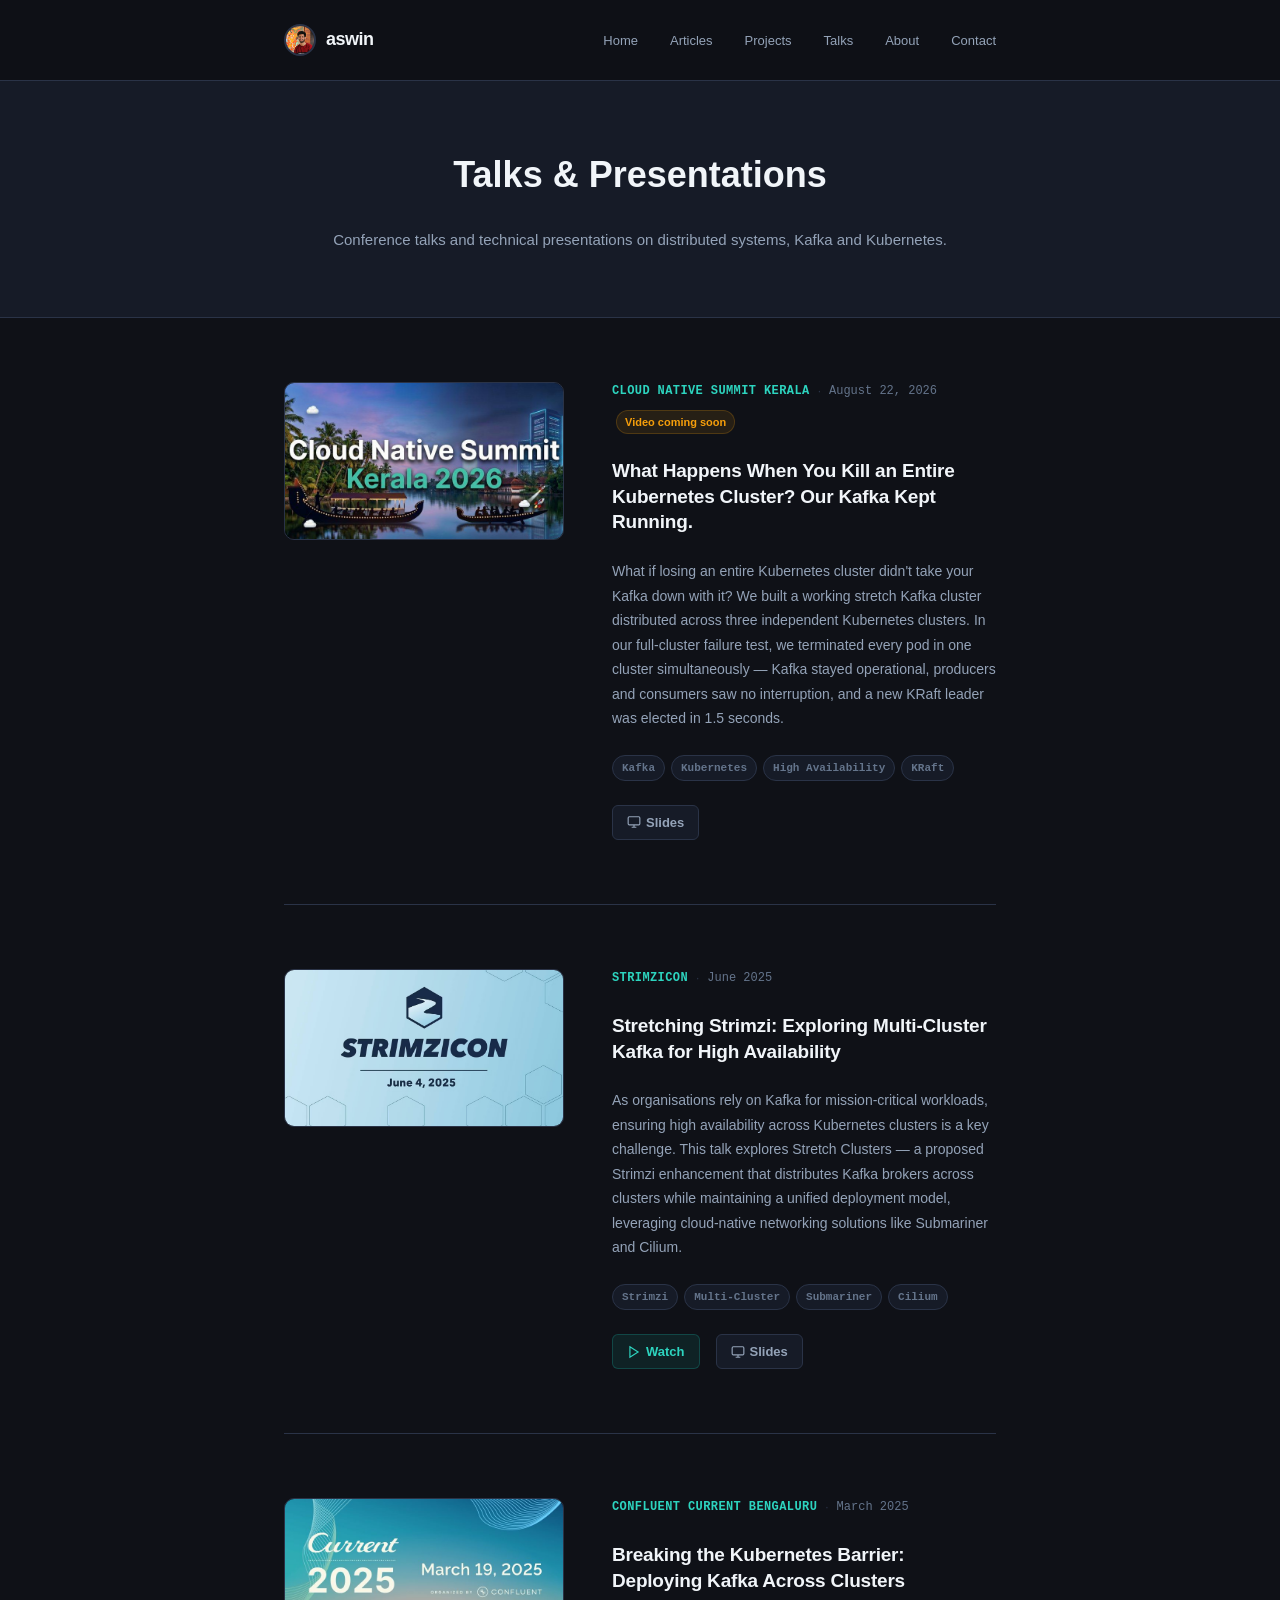
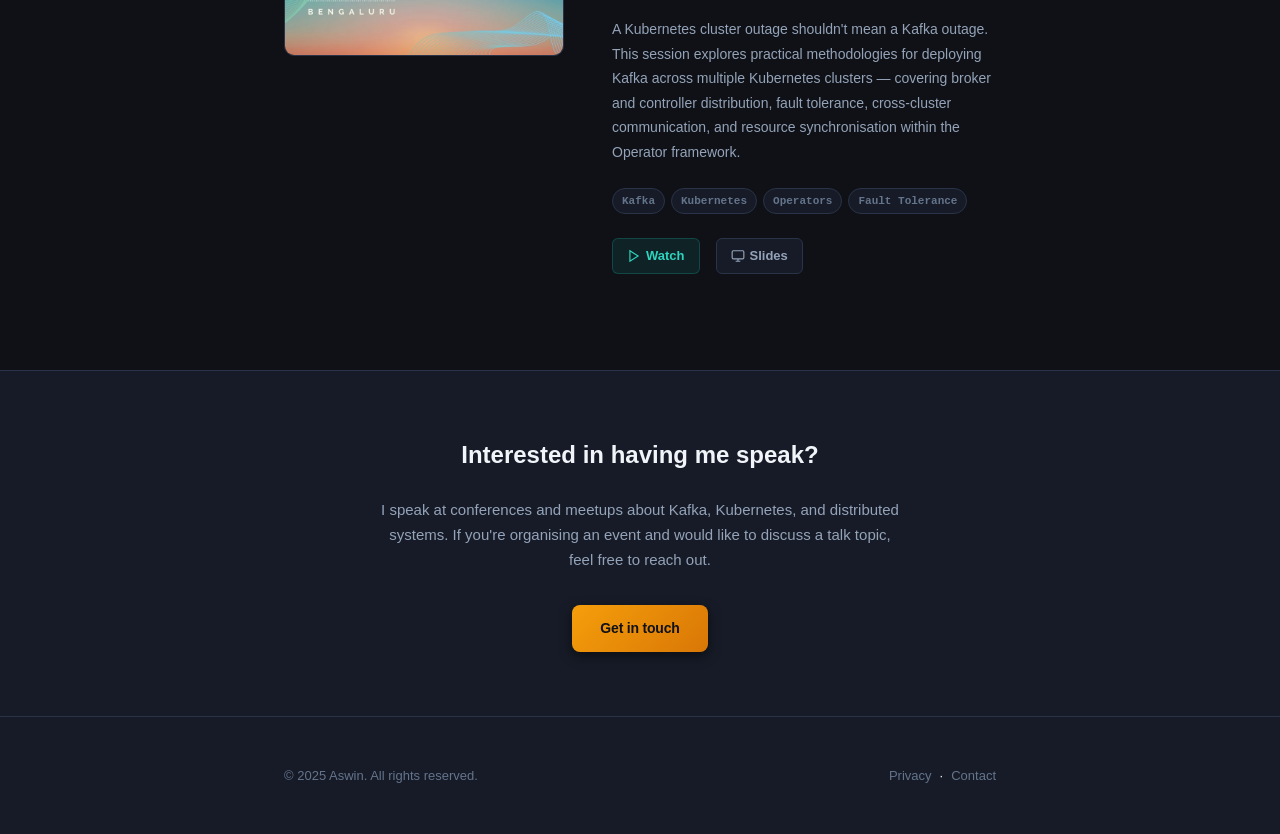
==== talks.html @ 63022220 "Initial commit — personal website with articles, talks, and projects" ====
<!DOCTYPE html>
<html lang="en">
<head>
    <meta charset="UTF-8">
    <meta name="viewport" content="width=device-width, initial-scale=1.0">
    <meta name="description" content="Talks and presentations on Kafka, Kubernetes and Distributed Systems by Aswin">
    <title>Talks & Presentations - Aswin</title>
    <link rel="stylesheet" href="styles.css">
</head>
<body>
    <!-- Navigation -->
    <nav class="navbar">
        <div class="nav-container">
            <a href="index.html" class="logo">
                <img src="image/me.jpeg" alt="Aswin" class="logo-avatar">
                <span>aswin</span>
            </a>
            <button class="nav-toggle" aria-label="Open navigation menu" aria-expanded="false" aria-controls="nav-menu">
                <svg width="22" height="22" viewBox="0 0 22 22" fill="none" xmlns="http://www.w3.org/2000/svg" aria-hidden="true">
                    <rect y="3" width="22" height="2" rx="1" fill="currentColor"/>
                    <rect y="10" width="22" height="2" rx="1" fill="currentColor"/>
                    <rect y="17" width="22" height="2" rx="1" fill="currentColor"/>
                </svg>
            </button>
            <ul class="nav-menu" id="nav-menu">
                <li><a href="index.html">Home</a></li>
                <li><a href="articles.html">Articles</a></li>
                <li><a href="projects.html">Projects</a></li>
                <li><a href="talks.html">Talks</a></li>
                <li><a href="about.html">About</a></li>
                <li><a href="contact.html">Contact</a></li>
            </ul>
        </div>
    </nav>

    <!-- Page Header -->
    <section class="page-header">
        <div class="container">
            <h1>Talks & Presentations</h1>
            <p>Conference talks and technical presentations on distributed systems, Kafka and Kubernetes.</p>
        </div>
    </section>

    <!-- Talks List -->
    <section class="talks-section">
        <div class="container">
            <div class="talks-list">

                <!-- Talk 1: Cloud Native Summit Kerala 2026 -->
                <article class="talk-card">
                    <a href="https://drive.google.com/file/d/1C5sRHrIjzcZ2srdLImLo8cViCPLJ_3mu" target="_blank" rel="noopener" class="talk-thumbnail-link">
                        <div class="talk-thumbnail">
                            <img src="talk/images/cloud-native-summit-kerala-2026.jpeg" alt="Cloud Native Summit Kerala 2026">
                            <div class="talk-thumbnail-overlay">
                                <span class="talk-thumbnail-badge">Slides →</span>
                            </div>
                        </div>
                    </a>
                    <div class="talk-body">
                        <div class="talk-meta-row">
                            <span class="talk-event">Cloud Native Summit Kerala</span>
                            <span class="talk-dot">·</span>
                            <span class="talk-date">August 22, 2026</span>
                            <span class="talk-status talk-status-upcoming">Video coming soon</span>
                        </div>
                        <h3>What Happens When You Kill an Entire Kubernetes Cluster? Our Kafka Kept Running.</h3>
                        <p>What if losing an entire Kubernetes cluster didn't take your Kafka down with it? We built a working stretch Kafka cluster distributed across three independent Kubernetes clusters. In our full-cluster failure test, we terminated every pod in one cluster simultaneously — Kafka stayed operational, producers and consumers saw no interruption, and a new KRaft leader was elected in 1.5 seconds.</p>
                        <div class="talk-tags">
                            <span class="talk-tag">Kafka</span>
                            <span class="talk-tag">Kubernetes</span>
                            <span class="talk-tag">High Availability</span>
                            <span class="talk-tag">KRaft</span>
                        </div>
                        <div class="talk-links">
                            <a href="https://drive.google.com/file/d/1C5sRHrIjzcZ2srdLImLo8cViCPLJ_3mu" target="_blank" rel="noopener" class="talk-link talk-link-slides">
                                <svg width="14" height="14" viewBox="0 0 24 24" fill="none" stroke="currentColor" stroke-width="2" aria-hidden="true"><rect x="2" y="3" width="20" height="14" rx="2"/><path d="M8 21h8M12 17v4"/></svg>
                                Slides
                            </a>
                        </div>
                    </div>
                </article>

                <!-- Talk 2: StrimziCon 2025 -->
                <article class="talk-card">
                    <a href="https://www.youtube.com/watch?v=_FgZx0Vc6eM" target="_blank" rel="noopener" class="talk-thumbnail-link">
                        <div class="talk-thumbnail">
                            <img src="talk/images/strimzicon-2025.avif" alt="StrimziCon 2025">
                            <div class="talk-thumbnail-overlay">
                                <svg class="play-icon" viewBox="0 0 24 24" fill="currentColor" aria-hidden="true"><circle cx="12" cy="12" r="12" fill="rgba(0,0,0,0.55)"/><polygon points="10,8 17,12 10,16" fill="white"/></svg>
                            </div>
                        </div>
                    </a>
                    <div class="talk-body">
                        <div class="talk-meta-row">
                            <span class="talk-event">StrimziCon</span>
                            <span class="talk-dot">·</span>
                            <span class="talk-date">June 2025</span>
                        </div>
                        <h3>Stretching Strimzi: Exploring Multi-Cluster Kafka for High Availability</h3>
                        <p>As organisations rely on Kafka for mission-critical workloads, ensuring high availability across Kubernetes clusters is a key challenge. This talk explores Stretch Clusters — a proposed Strimzi enhancement that distributes Kafka brokers across clusters while maintaining a unified deployment model, leveraging cloud-native networking solutions like Submariner and Cilium.</p>
                        <div class="talk-tags">
                            <span class="talk-tag">Strimzi</span>
                            <span class="talk-tag">Multi-Cluster</span>
                            <span class="talk-tag">Submariner</span>
                            <span class="talk-tag">Cilium</span>
                        </div>
                        <div class="talk-links">
                            <a href="https://www.youtube.com/watch?v=_FgZx0Vc6eM" target="_blank" rel="noopener" class="talk-link talk-link-video">
                                <svg width="14" height="14" viewBox="0 0 24 24" fill="none" stroke="currentColor" stroke-width="2" aria-hidden="true"><polygon points="5 3 19 12 5 21 5 3"/></svg>
                                Watch
                            </a>
                            <a href="https://drive.google.com/file/d/1gkB2E-SBNCSZicwvlF93QJU6yAA6JTSn/view" target="_blank" rel="noopener" class="talk-link talk-link-slides">
                                <svg width="14" height="14" viewBox="0 0 24 24" fill="none" stroke="currentColor" stroke-width="2" aria-hidden="true"><rect x="2" y="3" width="20" height="14" rx="2"/><path d="M8 21h8M12 17v4"/></svg>
                                Slides
                            </a>
                        </div>
                    </div>
                </article>

                <!-- Talk 3: Current Bengaluru 2025 -->
                <article class="talk-card">
                    <a href="https://current.confluent.io/post-conference-videos-2025/breaking-the-kubernetes-barrier-deploying-kafka-across-clusters-bng25" target="_blank" rel="noopener" class="talk-thumbnail-link">
                        <div class="talk-thumbnail">
                            <img src="talk/images/current-bengaluru-2025.jpeg" alt="Current Bengaluru 2025">
                            <div class="talk-thumbnail-overlay">
                                <svg class="play-icon" viewBox="0 0 24 24" fill="currentColor" aria-hidden="true"><circle cx="12" cy="12" r="12" fill="rgba(0,0,0,0.55)"/><polygon points="10,8 17,12 10,16" fill="white"/></svg>
                            </div>
                        </div>
                    </a>
                    <div class="talk-body">
                        <div class="talk-meta-row">
                            <span class="talk-event">Confluent Current Bengaluru</span>
                            <span class="talk-dot">·</span>
                            <span class="talk-date">March 2025</span>
                        </div>
                        <h3>Breaking the Kubernetes Barrier: Deploying Kafka Across Clusters</h3>
                        <p>A Kubernetes cluster outage shouldn't mean a Kafka outage. This session explores practical methodologies for deploying Kafka across multiple Kubernetes clusters — covering broker and controller distribution, fault tolerance, cross-cluster communication, and resource synchronisation within the Operator framework.</p>
                        <div class="talk-tags">
                            <span class="talk-tag">Kafka</span>
                            <span class="talk-tag">Kubernetes</span>
                            <span class="talk-tag">Operators</span>
                            <span class="talk-tag">Fault Tolerance</span>
                        </div>
                        <div class="talk-links">
                            <a href="https://current.confluent.io/post-conference-videos-2025/breaking-the-kubernetes-barrier-deploying-kafka-across-clusters-bng25" target="_blank" rel="noopener" class="talk-link talk-link-video">
                                <svg width="14" height="14" viewBox="0 0 24 24" fill="none" stroke="currentColor" stroke-width="2" aria-hidden="true"><polygon points="5 3 19 12 5 21 5 3"/></svg>
                                Watch
                            </a>
                            <a href="https://docs.google.com/presentation/d/1BIXVA56hbGA9sKrXjmqPR7xGEFVnQcTL" target="_blank" rel="noopener" class="talk-link talk-link-slides">
                                <svg width="14" height="14" viewBox="0 0 24 24" fill="none" stroke="currentColor" stroke-width="2" aria-hidden="true"><rect x="2" y="3" width="20" height="14" rx="2"/><path d="M8 21h8M12 17v4"/></svg>
                                Slides
                            </a>
                        </div>
                    </div>
                </article>

            </div>
        </div>
    </section>

    <!-- Speaking Availability -->
    <section class="speaking-cta">
        <div class="container">
            <h2>Interested in having me speak?</h2>
            <p>I speak at conferences and meetups about Kafka, Kubernetes, and distributed systems. If you're organising an event and would like to discuss a talk topic, feel free to reach out.</p>
            <a href="contact.html" class="btn btn-primary">Get in touch</a>
        </div>
    </section>

    <!-- Footer -->
    <footer class="footer">
        <div class="container">
            <div class="footer-content">
                <p>&copy; 2025 Aswin. All rights reserved.</p>
                <div class="footer-links">
                    <a href="privacy.html">Privacy</a>
                    <span>·</span>
                    <a href="contact.html">Contact</a>
                </div>
            </div>
        </div>
    </footer>

    <style>
        .page-header {
            padding: var(--spacing-2xl) 0;
            background-color: var(--color-surface);
            border-bottom: 1px solid var(--color-border);
            text-align: center;
        }

        .page-header h1 {
            font-size: 36px;
            font-weight: 700;
            margin-bottom: var(--spacing-md);
            color: var(--color-text);
        }

        .page-header p {
            color: var(--color-text-secondary);
            font-size: 15px;
        }

        /* ── Talks section ── */
        .talks-section {
            padding: var(--spacing-2xl) 0 var(--spacing-3xl);
            background-color: var(--color-bg);
        }

        .talks-list {
            display: flex;
            flex-direction: column;
            gap: var(--spacing-2xl);
        }

        /* ── Talk card ── */
        .talk-card {
            display: grid;
            grid-template-columns: 280px 1fr;
            gap: var(--spacing-xl);
            padding-bottom: var(--spacing-2xl);
            border-bottom: 1px solid var(--color-border);
            align-items: start;
        }

        .talk-card:last-child {
            border-bottom: none;
            padding-bottom: 0;
        }

        /* ── Thumbnail ── */
        .talk-thumbnail-link {
            display: block;
            text-decoration: none;
            flex-shrink: 0;
        }

        .talk-thumbnail {
            position: relative;
            border-radius: 10px;
            overflow: hidden;
            border: 1px solid var(--color-border);
            aspect-ratio: 16 / 9;
            background-color: var(--color-surface);
        }

        .talk-thumbnail img {
            display: block;
            width: 100%;
            height: 100%;
            object-fit: cover;
            transition: transform 0.3s ease;
        }

        .talk-thumbnail-link:hover .talk-thumbnail img {
            transform: scale(1.04);
        }

        .talk-thumbnail-overlay {
            position: absolute;
            inset: 0;
            display: flex;
            align-items: center;
            justify-content: center;
            background: rgba(0,0,0,0);
            transition: background 0.25s ease;
        }

        .talk-thumbnail-link:hover .talk-thumbnail-overlay {
            background: rgba(0,0,0,0.25);
        }

        .play-icon {
            width: 44px;
            height: 44px;
            opacity: 0;
            transition: opacity 0.25s ease;
        }

        .talk-thumbnail-link:hover .play-icon {
            opacity: 1;
        }

        .talk-thumbnail-badge {
            font-size: 12px;
            font-weight: 600;
            font-family: var(--font-mono);
            color: white;
            background: rgba(0,0,0,0.6);
            padding: 4px 10px;
            border-radius: 6px;
            opacity: 0;
            transition: opacity 0.25s ease;
            backdrop-filter: blur(4px);
        }

        .talk-thumbnail-link:hover .talk-thumbnail-badge {
            opacity: 1;
        }

        /* ── Talk body ── */
        .talk-body {
            display: flex;
            flex-direction: column;
            gap: var(--spacing-md);
        }

        .talk-meta-row {
            display: flex;
            align-items: center;
            gap: 8px;
            flex-wrap: wrap;
        }

        .talk-event {
            font-size: 12px;
            font-family: var(--font-mono);
            font-weight: 700;
            color: var(--color-teal);
            text-transform: uppercase;
            letter-spacing: 0.4px;
        }

        .talk-dot {
            color: var(--color-border);
            font-size: 12px;
        }

        .talk-date {
            font-size: 12px;
            font-family: var(--font-mono);
            color: var(--color-text-muted);
        }

        .talk-status {
            font-size: 11px;
            font-weight: 600;
            padding: 2px 8px;
            border-radius: 20px;
            margin-left: 4px;
        }

        .talk-status-upcoming {
            background-color: rgba(245, 158, 11, 0.1);
            color: #f59e0b;
            border: 1px solid rgba(245, 158, 11, 0.2);
        }

        .talk-body h3 {
            font-size: 19px;
            font-weight: 700;
            color: var(--color-text);
            line-height: 1.35;
            letter-spacing: -0.2px;
            margin: 0;
        }

        .talk-body p {
            font-size: 14px;
            color: var(--color-text-secondary);
            line-height: 1.75;
            margin: 0;
        }

        /* ── Tags ── */
        .talk-tags {
            display: flex;
            flex-wrap: wrap;
            gap: 6px;
        }

        .talk-tag {
            font-size: 11px;
            font-family: var(--font-mono);
            font-weight: 600;
            color: var(--color-text-muted);
            background-color: var(--color-surface);
            border: 1px solid var(--color-border);
            padding: 3px 9px;
            border-radius: 20px;
        }

        /* ── Links ── */
        .talk-links {
            display: flex;
            gap: var(--spacing-sm);
            flex-wrap: wrap;
        }

        .talk-link {
            display: inline-flex;
            align-items: center;
            gap: 5px;
            font-size: 13px;
            font-weight: 600;
            padding: 6px 14px;
            border-radius: 6px;
            text-decoration: none;
            transition: all 0.2s ease;
        }

        .talk-link-video {
            background-color: rgba(20, 184, 166, 0.1);
            color: var(--color-teal);
            border: 1px solid rgba(20, 184, 166, 0.25);
        }

        .talk-link-video:hover {
            background-color: rgba(20, 184, 166, 0.2);
            border-color: var(--color-teal);
        }

        .talk-link-slides {
            background-color: var(--color-surface);
            color: var(--color-text-secondary);
            border: 1px solid var(--color-border);
        }

        .talk-link-slides:hover {
            color: var(--color-text);
            border-color: var(--color-text-muted);
        }

        /* ── Speaking CTA ── */
        .speaking-cta {
            padding: var(--spacing-2xl) 0;
            background-color: var(--color-surface);
            border-top: 1px solid var(--color-border);
            text-align: center;
        }

        .speaking-cta h2 {
            font-size: 24px;
            font-weight: 700;
            margin-bottom: var(--spacing-md);
            color: var(--color-text);
        }

        .speaking-cta p {
            color: var(--color-text-secondary);
            margin-bottom: var(--spacing-lg);
            font-size: 15px;
            max-width: 520px;
            margin-left: auto;
            margin-right: auto;
        }

        /* ── Mobile ── */
        @media (max-width: 768px) {
            .talk-card {
                grid-template-columns: 1fr;
                gap: var(--spacing-lg);
            }

            .talk-thumbnail {
                aspect-ratio: 16 / 7;
            }

            .talk-body h3 {
                font-size: 17px;
            }

            .play-icon,
            .talk-thumbnail-badge {
                opacity: 1;
            }
        }
    </style>

    <script>
        (function() {
            var toggle = document.querySelector('.nav-toggle');
            var menu = document.getElementById('nav-menu');
            if (!toggle || !menu) return;
            toggle.addEventListener('click', function() {
                var open = menu.classList.toggle('is-open');
                toggle.setAttribute('aria-expanded', open ? 'true' : 'false');
                toggle.setAttribute('aria-label', open ? 'Close navigation menu' : 'Open navigation menu');
            });
            document.addEventListener('click', function(e) {
                if (!toggle.contains(e.target) && !menu.contains(e.target)) {
                    menu.classList.remove('is-open');
                    toggle.setAttribute('aria-expanded', 'false');
                    toggle.setAttribute('aria-label', 'Open navigation menu');
                }
            });
        })();
    </script>
</body>
</html>
---- styles.css ----
/* ═══════════════════════════════════════════════
   Quantum Light — Dark theme
   bg: deep charcoal · accent: amber · teal secondary
   ═══════════════════════════════════════════════ */

* {
    margin: 0;
    padding: 0;
    box-sizing: border-box;
}

:root {
    /* ── Core palette ── */
    --color-bg:            #0f1117;
    --color-surface:       #161b27;
    --color-surface-alt:   #1e2535;
    --color-surface-raise: #242d3e;

    /* ── Borders ── */
    --color-border:        #2a3347;
    --color-border-light:  #1e2840;

    /* ── Text ── */
    --color-text:          #f1f5f9;
    --color-text-secondary:#94a3b8;
    --color-text-muted:    #64748b;

    /* ── Amber accent (primary / science warmth) ── */
    --color-accent:        #f59e0b;
    --color-accent-hover:  #d97706;
    --color-accent-light:  rgba(245, 158, 11, 0.12);
    --color-accent-lighter:rgba(245, 158, 11, 0.06);

    /* ── Teal accent (secondary / tech / quantum) ── */
    --color-teal:          #2dd4bf;
    --color-teal-hover:    #14b8a6;
    --color-teal-light:    rgba(45, 212, 191, 0.12);

    /* ── Success / other ── */
    --color-success:       #34d399;

    /* ── Typography ── */
    --font-family: -apple-system, "Segoe UI", "Helvetica Neue", sans-serif;
    --font-mono:   "SF Mono", Monaco, "Cascadia Code", "Roboto Mono", Consolas, monospace;

    /* ── Spacing ── */
    --spacing-xs:  0.5rem;
    --spacing-sm:  1rem;
    --spacing-md:  1.5rem;
    --spacing-lg:  2rem;
    --spacing-xl:  3rem;
    --spacing-2xl: 4rem;
    --spacing-3xl: 6rem;

    /* ── Shadows (dark-mode: glow-tinted) ── */
    --shadow-sm:  0 1px 3px rgba(0,0,0,0.4);
    --shadow-md:  0 4px 12px rgba(0,0,0,0.5);
    --shadow-lg:  0 10px 30px rgba(0,0,0,0.6);
    --shadow-xl:  0 20px 50px rgba(0,0,0,0.7);
    --glow-amber: 0 0 20px rgba(245, 158, 11, 0.25);
    --glow-teal:  0 0 20px rgba(45, 212, 191, 0.25);
}

html {
    scroll-behavior: smooth;
}

body {
    font-family: var(--font-family);
    background-color: var(--color-bg);
    color: var(--color-text);
    line-height: 1.65;
    font-size: 15px;
}

.container {
    max-width: 760px;
    margin: 0 auto;
    padding: 0 var(--spacing-md);
}

/* ══════════════════════════════
   Navigation
══════════════════════════════ */
.navbar {
    position: sticky;
    top: 0;
    z-index: 100;
    background-color: rgba(15, 17, 23, 0.85);
    border-bottom: 1px solid var(--color-border);
    backdrop-filter: blur(16px);
    -webkit-backdrop-filter: blur(16px);
}

.nav-container {
    max-width: 760px;
    margin: 0 auto;
    padding: var(--spacing-md) var(--spacing-md);
    display: flex;
    justify-content: space-between;
    align-items: center;
}

.logo {
    display: flex;
    align-items: center;
    gap: 10px;
    font-weight: 700;
    font-size: 18px;
    color: var(--color-text);
    text-decoration: none;
    letter-spacing: -0.5px;
    transition: color 0.2s ease;
}

.logo:hover {
    color: var(--color-accent);
}

.logo-avatar {
    width: 32px;
    height: 32px;
    border-radius: 50%;
    object-fit: cover;
    object-position: top center;
    border: 2px solid var(--color-border);
    transition: border-color 0.2s ease;
    flex-shrink: 0;
}

.logo:hover .logo-avatar {
    border-color: var(--color-accent);
}

.nav-menu {
    display: flex;
    list-style: none;
    gap: var(--spacing-lg);
}

.nav-menu a {
    color: var(--color-text-secondary);
    text-decoration: none;
    font-size: 13px;
    font-weight: 500;
    transition: color 0.2s ease;
}

.nav-menu a:hover {
    color: var(--color-accent);
}

/* Hamburger — hidden on desktop */
.nav-toggle {
    display: none;
    background: none;
    border: none;
    cursor: pointer;
    padding: 8px;
    color: var(--color-text);
    line-height: 0;
}

.nav-toggle svg {
    display: block;
}

/* ══════════════════════════════
   Hero — Starfield
══════════════════════════════ */
.hero {
    position: relative;
    overflow: hidden;
    padding: var(--spacing-3xl) var(--spacing-md) var(--spacing-2xl);
    text-align: center;
    background-color: var(--color-bg);
}

/* Starfield — two layers of CSS radial dots */
.hero::before,
.hero::after {
    content: '';
    position: absolute;
    inset: 0;
    pointer-events: none;
}

.hero::before {
    background-image:
        radial-gradient(1px 1px at 10%  15%, rgba(241,245,249,0.55) 0%, transparent 100%),
        radial-gradient(1px 1px at 25%  60%, rgba(241,245,249,0.40) 0%, transparent 100%),
        radial-gradient(1px 1px at 40%  30%, rgba(241,245,249,0.50) 0%, transparent 100%),
        radial-gradient(1px 1px at 55%  75%, rgba(241,245,249,0.35) 0%, transparent 100%),
        radial-gradient(1px 1px at 70%  20%, rgba(241,245,249,0.60) 0%, transparent 100%),
        radial-gradient(1px 1px at 82%  50%, rgba(241,245,249,0.45) 0%, transparent 100%),
        radial-gradient(1px 1px at 92%  10%, rgba(241,245,249,0.55) 0%, transparent 100%),
        radial-gradient(1px 1px at  5%  80%, rgba(241,245,249,0.30) 0%, transparent 100%),
        radial-gradient(1px 1px at 60%  90%, rgba(241,245,249,0.40) 0%, transparent 100%),
        radial-gradient(1px 1px at 33%  42%, rgba(241,245,249,0.50) 0%, transparent 100%),
        radial-gradient(1px 1px at 75%  68%, rgba(241,245,249,0.35) 0%, transparent 100%),
        radial-gradient(1px 1px at 88%  85%, rgba(241,245,249,0.45) 0%, transparent 100%),
        radial-gradient(2px 2px at 18%  35%, rgba(45,212,191,0.30)  0%, transparent 100%),
        radial-gradient(2px 2px at 67%  12%, rgba(245,158,11,0.25)  0%, transparent 100%),
        radial-gradient(2px 2px at 48%  55%, rgba(45,212,191,0.20)  0%, transparent 100%),
        radial-gradient(2px 2px at 90%  40%, rgba(245,158,11,0.20)  0%, transparent 100%);
    opacity: 0.9;
}

/* Ambient glow blobs */
.hero::after {
    background:
        radial-gradient(ellipse 600px 300px at 80% 50%, rgba(245,158,11,0.05) 0%, transparent 70%),
        radial-gradient(ellipse 500px 250px at 15% 40%, rgba(45,212,191,0.05) 0%, transparent 70%);
}

.hero-content {
    max-width: 700px;
    margin: 0 auto;
    position: relative;
    z-index: 1;
}

.hero h1 {
    font-size: 56px;
    font-weight: 800;
    margin-bottom: 0.5rem;
    letter-spacing: -1px;
    line-height: 1.1;
    background: linear-gradient(135deg, var(--color-accent) 0%, var(--color-teal) 100%);
    -webkit-background-clip: text;
    -webkit-text-fill-color: transparent;
    background-clip: text;
}

.hero .tagline {
    font-size: 19px;
    color: var(--color-teal);
    margin-bottom: var(--spacing-md);
    font-weight: 600;
    letter-spacing: -0.3px;
}

.hero .subtitle {
    font-size: 16px;
    color: var(--color-text-secondary);
    max-width: 600px;
    margin: var(--spacing-lg) auto 0;
    line-height: 1.8;
}

.hero .subtitle strong {
    color: var(--color-text-primary);
    font-weight: 600;
}

.hero .subtitle-wonder {
    font-size: 15px;
    font-style: italic;
    color: var(--color-text-muted, rgba(255,255,255,0.5));
    max-width: 560px;
    margin: var(--spacing-md) auto var(--spacing-xl);
    line-height: 1.9;
    padding-top: var(--spacing-md);
    border-top: 1px solid rgba(255,255,255,0.08);
    letter-spacing: 0.01em;
}

.hero-buttons {
    display: flex;
    gap: var(--spacing-md);
    justify-content: center;
    margin: var(--spacing-2xl) 0 var(--spacing-xl) 0;
    flex-wrap: wrap;
}

.social-links {
    display: flex;
    justify-content: center;
    gap: var(--spacing-xs);
    color: var(--color-text-muted);
    font-size: 13px;
}

.social-links a {
    color: var(--color-text-secondary);
    text-decoration: none;
    font-weight: 500;
    transition: color 0.2s ease;
}

.social-links a:hover {
    color: var(--color-accent);
}

/* ══════════════════════════════
   Buttons
══════════════════════════════ */
.btn {
    display: inline-block;
    padding: 12px 28px;
    border-radius: 8px;
    text-decoration: none;
    font-weight: 600;
    font-size: 14px;
    transition: all 0.25s ease;
    cursor: pointer;
    border: none;
    letter-spacing: -0.2px;
}

.btn-primary {
    background: linear-gradient(135deg, var(--color-accent) 0%, var(--color-accent-hover) 100%);
    color: #0f1117;
    box-shadow: var(--shadow-md);
}

.btn-primary:hover {
    transform: translateY(-2px);
    box-shadow: var(--glow-amber), var(--shadow-lg);
}

.btn-secondary {
    background-color: var(--color-surface-alt);
    color: var(--color-text);
    border: 1px solid var(--color-border);
}

.btn-secondary:hover {
    background-color: var(--color-surface-raise);
    border-color: var(--color-teal);
    color: var(--color-teal);
}

.btn-outline {
    background-color: transparent;
    color: var(--color-teal);
    border: 1.5px solid var(--color-teal);
    font-weight: 600;
}

.btn-outline:hover {
    background-color: var(--color-teal-light);
    transform: translateY(-2px);
    box-shadow: var(--glow-teal);
}

.btn-small {
    padding: 10px 16px;
    font-size: 13px;
}

/* ══════════════════════════════
   Topics Section
══════════════════════════════ */
.topics {
    padding: var(--spacing-3xl) 0;
    background-color: var(--color-surface);
}

.topics h2,
.featured h2,
.notes h2,
.projects-teaser h2,
.cta h2 {
    font-size: 32px;
    font-weight: 800;
    margin-bottom: var(--spacing-xl);
    text-align: center;
    letter-spacing: -0.5px;
    color: var(--color-text);
}

.topics-grid {
    display: grid;
    grid-template-columns: repeat(auto-fit, minmax(240px, 1fr));
    gap: var(--spacing-lg);
    margin-top: var(--spacing-xl);
}

.topic-card {
    background-color: var(--color-bg);
    padding: var(--spacing-lg);
    border-radius: 12px;
    border: 1px solid var(--color-border);
    transition: all 0.3s ease;
    box-shadow: var(--shadow-sm);
}

.topic-card:hover {
    transform: translateY(-4px);
    border-color: var(--color-accent);
    box-shadow: var(--glow-amber), var(--shadow-lg);
}

.topic-card h3 {
    font-size: 16px;
    font-weight: 700;
    margin-bottom: var(--spacing-md);
    color: var(--color-accent);
    letter-spacing: -0.3px;
}

.topic-card p {
    font-size: 14px;
    color: var(--color-text-secondary);
    line-height: 1.7;
}

/* ══════════════════════════════
   Featured Articles
══════════════════════════════ */
.featured {
    padding: var(--spacing-3xl) 0;
    background-color: var(--color-bg);
}

.articles-list {
    display: flex;
    flex-direction: column;
    gap: var(--spacing-xl);
    margin-top: var(--spacing-xl);
}

.article-card {
    border-bottom: 1px solid var(--color-border);
    padding-bottom: var(--spacing-xl);
    transition: all 0.3s ease;
}

.article-card:last-child {
    border-bottom: none;
    padding-bottom: 0;
}

.article-card:hover {
    transform: translateX(4px);
}

/* Article card with thumbnail image */
.article-card-with-image {
    display: flex;
    gap: var(--spacing-lg);
    align-items: flex-start;
    transform: none !important;
}

.article-card-with-image:hover .article-card-thumb img {
    transform: scale(1.04);
}

.article-card-thumb {
    flex-shrink: 0;
    width: 200px;
    height: 130px;
    border-radius: 10px;
    overflow: hidden;
    border: 1px solid var(--color-border);
    display: block;
}

.article-card-thumb img {
    width: 100%;
    height: 100%;
    object-fit: cover;
    object-position: center 30%;
    transition: transform 0.4s ease;
    display: block;
}

.article-card-body {
    flex: 1;
    min-width: 0;
}

@media (max-width: 600px) {
    .article-card-with-image {
        flex-direction: column;
        gap: var(--spacing-md);
    }

    .article-card-thumb {
        width: 100%;
        height: 180px;
    }
}

.article-card h3 {
    font-size: 19px;
    font-weight: 700;
    margin-bottom: var(--spacing-sm);
    letter-spacing: -0.3px;
}

.article-card h3 a {
    color: var(--color-text);
    text-decoration: none;
    transition: color 0.2s ease;
}

.article-card h3 a:hover {
    color: var(--color-accent);
}

.article-meta {
    font-size: 12px;
    color: var(--color-text-muted);
    margin-bottom: var(--spacing-md);
    font-weight: 500;
    text-transform: uppercase;
    letter-spacing: 0.5px;
    font-family: var(--font-mono);
}

.article-card p {
    color: var(--color-text-secondary);
    margin-bottom: var(--spacing-md);
    line-height: 1.8;
}

.read-more {
    color: var(--color-teal);
    text-decoration: none;
    font-size: 14px;
    font-weight: 600;
    transition: all 0.2s ease;
    display: inline-flex;
    align-items: center;
}

.read-more:hover {
    color: var(--color-teal-hover);
    transform: translateX(4px);
}

.view-all {
    text-align: center;
    margin-top: var(--spacing-xl);
}

/* ══════════════════════════════
   Engineering Notes
══════════════════════════════ */
.notes {
    padding: var(--spacing-3xl) 0;
    background-color: var(--color-surface);
}

.notes-intro {
    font-size: 16px;
    color: var(--color-text-secondary);
    text-align: center;
    max-width: 600px;
    margin: 0 auto var(--spacing-xl);
    line-height: 1.8;
}

.notes-grid {
    display: grid;
    grid-template-columns: repeat(auto-fit, minmax(220px, 1fr));
    gap: var(--spacing-lg);
}

.note-card {
    background-color: var(--color-bg);
    padding: var(--spacing-lg);
    border-radius: 12px;
    border: 1px solid var(--color-border);
    transition: all 0.3s ease;
}

.note-card:hover {
    transform: translateY(-4px);
    border-color: var(--color-teal);
    box-shadow: var(--glow-teal), var(--shadow-md);
}

.note-card h4 {
    font-size: 14px;
    font-weight: 700;
    margin-bottom: var(--spacing-md);
    color: var(--color-text);
    line-height: 1.6;
    letter-spacing: -0.2px;
}

.note-tag {
    display: inline-block;
    font-size: 11px;
    color: var(--color-teal);
    background-color: var(--color-teal-light);
    padding: 4px 10px;
    border-radius: 6px;
    font-weight: 600;
    text-transform: uppercase;
    letter-spacing: 0.3px;
    font-family: var(--font-mono);
}

/* ══════════════════════════════
   Projects
══════════════════════════════ */
.projects-teaser {
    padding: var(--spacing-3xl) 0;
    background-color: var(--color-bg);
}

.projects-grid {
    display: grid;
    grid-template-columns: repeat(auto-fit, minmax(300px, 1fr));
    gap: var(--spacing-lg);
    margin-top: var(--spacing-xl);
}

.project-card {
    background-color: var(--color-surface);
    border: 1px solid var(--color-border);
    border-radius: 12px;
    padding: var(--spacing-lg);
    transition: all 0.3s ease;
}

.project-card:hover {
    transform: translateY(-4px);
    border-color: var(--color-accent);
    box-shadow: var(--glow-amber), var(--shadow-lg);
}

.project-card h3 {
    font-size: 16px;
    font-weight: 700;
    margin-bottom: var(--spacing-md);
    color: var(--color-text);
    letter-spacing: -0.2px;
    font-family: var(--font-mono);
}

.project-card p {
    font-size: 14px;
    color: var(--color-text-secondary);
    margin-bottom: var(--spacing-md);
    line-height: 1.7;
}

/* ══════════════════════════════
   Newsletter CTA
══════════════════════════════ */
.cta {
    padding: var(--spacing-3xl) 0;
    text-align: center;
    background-color: var(--color-surface);
    border-top: 1px solid var(--color-border);
    border-bottom: 1px solid var(--color-border);
}

.cta p {
    font-size: 16px;
    color: var(--color-text-secondary);
    margin-bottom: var(--spacing-xl);
    line-height: 1.8;
}

.newsletter-form {
    display: flex;
    gap: var(--spacing-sm);
    justify-content: center;
    flex-wrap: wrap;
}

.newsletter-form input {
    padding: 12px 16px;
    border: 1.5px solid var(--color-border);
    border-radius: 8px;
    font-family: var(--font-family);
    font-size: 14px;
    width: 220px;
    transition: all 0.2s ease;
    background-color: var(--color-surface-alt);
    color: var(--color-text);
}

.newsletter-form input::placeholder {
    color: var(--color-text-muted);
}

.newsletter-form input:focus {
    outline: none;
    border-color: var(--color-teal);
    box-shadow: 0 0 0 3px var(--color-teal-light);
    background-color: var(--color-surface-raise);
}

.newsletter-form button {
    width: auto;
}

/* ══════════════════════════════
   Footer
══════════════════════════════ */
.footer {
    border-top: 1px solid var(--color-border);
    padding: var(--spacing-xl) 0;
    background-color: var(--color-surface);
}

.footer-content {
    display: flex;
    justify-content: space-between;
    align-items: center;
    flex-wrap: wrap;
    gap: var(--spacing-lg);
}

.footer p {
    font-size: 13px;
    color: var(--color-text-muted);
    font-weight: 500;
}

.footer-links {
    display: flex;
    gap: var(--spacing-xs);
    font-size: 13px;
}

.footer-links a {
    color: var(--color-text-muted);
    text-decoration: none;
    transition: color 0.2s ease;
    font-weight: 500;
}

.footer-links a:hover {
    color: var(--color-accent);
}

/* ══════════════════════════════
   Responsive — Tablet ≤768px
══════════════════════════════ */
@media (max-width: 768px) {
    body {
        font-size: 15px;
    }

    .hero {
        padding: var(--spacing-2xl) var(--spacing-md) var(--spacing-xl);
    }

    .hero h1 {
        font-size: 40px;
    }

    .hero .tagline {
        font-size: 16px;
    }

    .hero .subtitle {
        font-size: 15px;
    }

    .hero-buttons {
        flex-direction: column;
        align-items: center;
        margin: var(--spacing-xl) 0 var(--spacing-lg) 0;
    }

    .hero-buttons .btn {
        width: 100%;
        max-width: 280px;
        text-align: center;
    }

    .topics h2,
    .featured h2,
    .notes h2,
    .projects-teaser h2,
    .cta h2 {
        font-size: 26px;
    }

    .newsletter-form {
        flex-direction: column;
        align-items: center;
    }

    .newsletter-form input {
        width: 100%;
        max-width: 320px;
    }

    .newsletter-form .btn {
        width: 100%;
        max-width: 320px;
        text-align: center;
    }

    .footer-content {
        flex-direction: column;
        text-align: center;
    }

    .page-header h1 {
        font-size: 28px !important;
    }

    .article-card:hover {
        transform: none;
    }
}

/* ══════════════════════════════
   Responsive — Mobile ≤480px
══════════════════════════════ */
@media (max-width: 480px) {
    /* Hamburger */
    .nav-toggle {
        display: flex;
        align-items: center;
        justify-content: center;
        min-width: 44px;
        min-height: 44px;
    }

    .nav-menu {
        display: none;
        position: absolute;
        top: 100%;
        left: 0;
        right: 0;
        background-color: rgba(15, 17, 23, 0.98);
        border-bottom: 1px solid var(--color-border);
        flex-direction: column;
        gap: 0;
        padding: var(--spacing-sm) 0;
        box-shadow: var(--shadow-md);
        z-index: 99;
    }

    .nav-menu.is-open {
        display: flex;
    }

    .nav-menu li {
        width: 100%;
    }

    .nav-menu a {
        display: flex;
        align-items: center;
        padding: 14px var(--spacing-md);
        font-size: 15px;
        border-bottom: 1px solid var(--color-border-light);
        min-height: 44px;
    }

    .nav-menu li:last-child a {
        border-bottom: none;
    }

    .hero {
        padding: var(--spacing-xl) var(--spacing-sm);
    }

    .hero h1 {
        font-size: 34px;
    }

    .topics-grid,
    .notes-grid,
    .projects-grid {
        grid-template-columns: 1fr;
    }

    .btn {
        padding: 14px 24px;
        font-size: 14px;
        min-height: 44px;
        display: inline-flex;
        align-items: center;
        justify-content: center;
    }

    .read-more {
        padding: 8px 0;
        min-height: 44px;
    }

    .social-links {
        flex-wrap: wrap;
        gap: var(--spacing-sm);
        row-gap: var(--spacing-xs);
    }

    .social-links a {
        min-height: 44px;
        display: inline-flex;
        align-items: center;
    }

    .filter-buttons {
        gap: var(--spacing-xs);
    }

    .filter-btn {
        min-height: 44px;
        padding: 10px 16px;
    }

    .contact-grid {
        grid-template-columns: 1fr !important;
        gap: var(--spacing-lg) !important;
    }

    .pillars,
    .skills {
        grid-template-columns: 1fr !important;
    }
}

/* ══════════════════════════════
   Global transitions + selection
══════════════════════════════ */
a {
    transition: color 0.2s ease;
}

::selection {
    background-color: var(--color-accent-light);
    color: var(--color-accent);
}
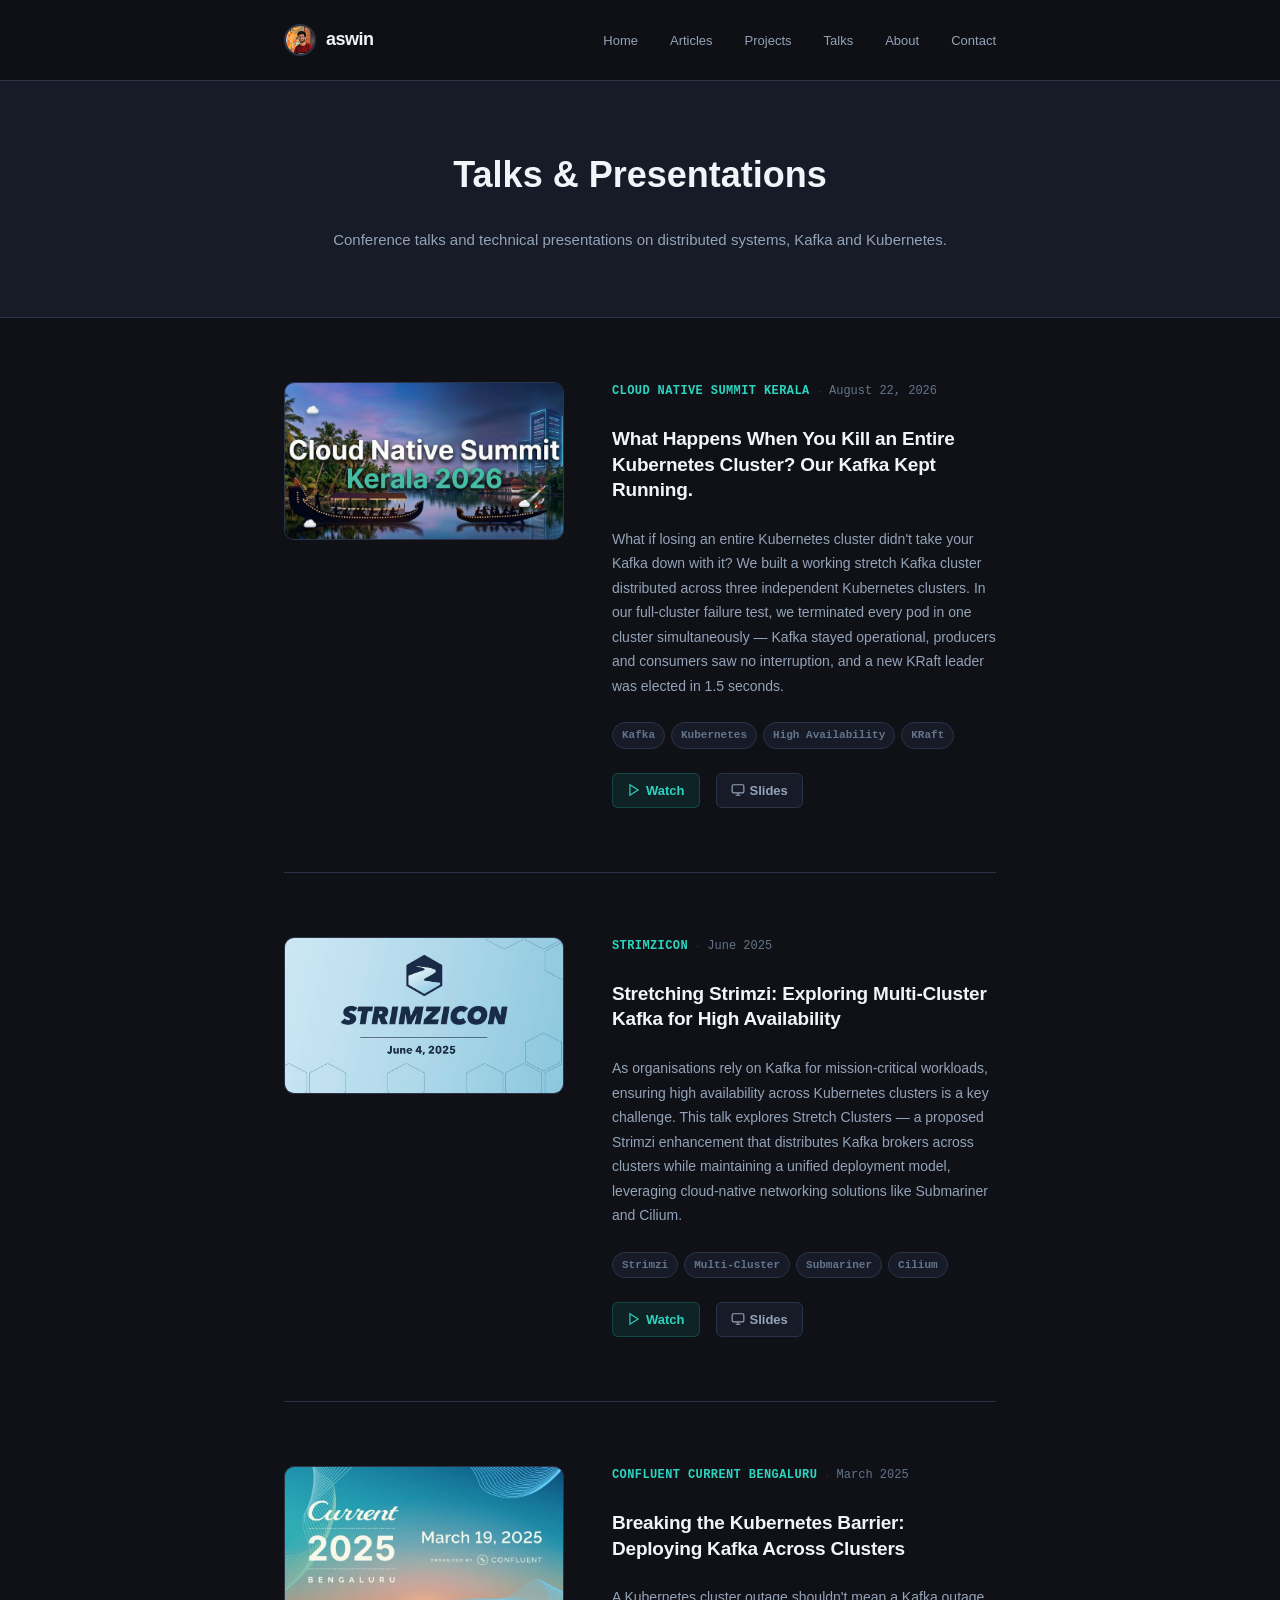
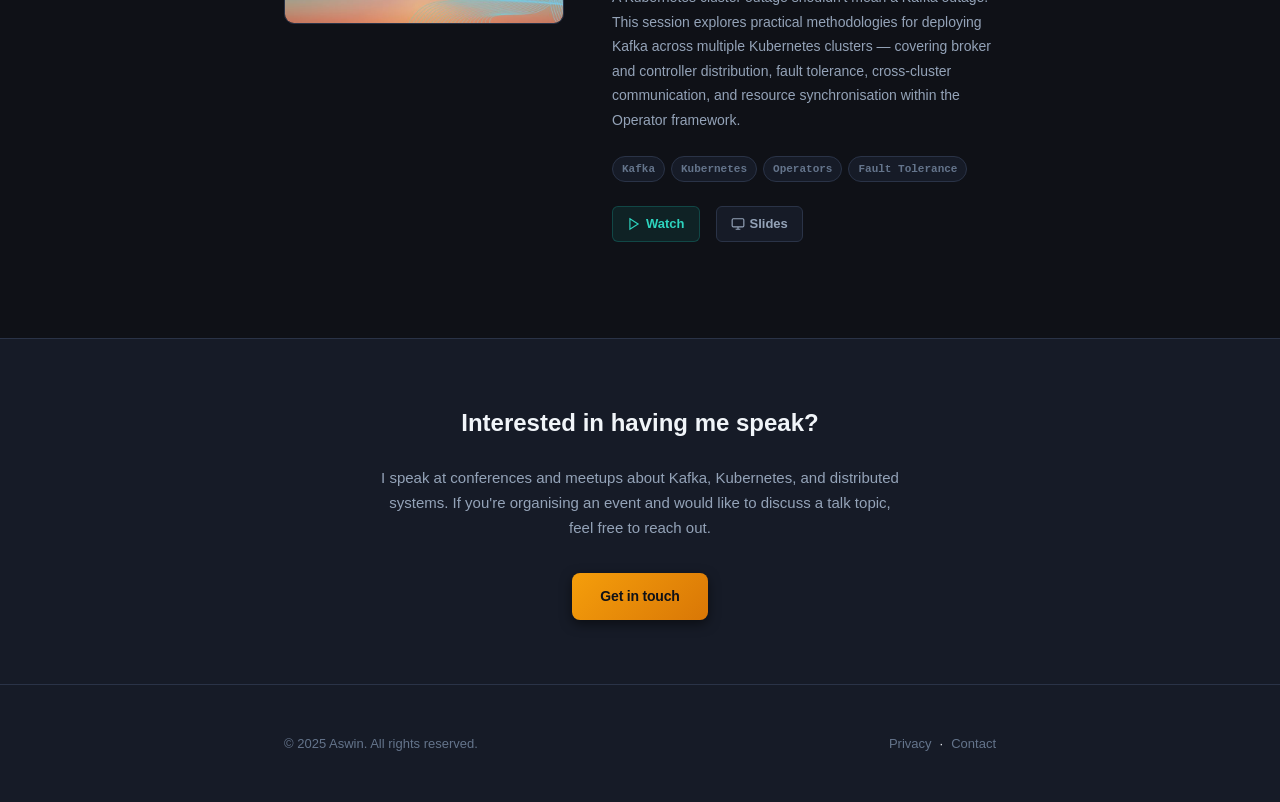
==== commit b1c00789: "Add YouTube video link for Cloud Native Summit Kerala talk" ====
--- a/talks.html
+++ b/talks.html
@@ -48,11 +48,11 @@
 
                 <!-- Talk 1: Cloud Native Summit Kerala 2026 -->
                 <article class="talk-card">
-                    <a href="https://drive.google.com/file/d/1C5sRHrIjzcZ2srdLImLo8cViCPLJ_3mu" target="_blank" rel="noopener" class="talk-thumbnail-link">
+                    <a href="https://www.youtube.com/watch?v=1U4IF7ABQY4" target="_blank" rel="noopener" class="talk-thumbnail-link">
                         <div class="talk-thumbnail">
                             <img src="talk/images/cloud-native-summit-kerala-2026.jpeg" alt="Cloud Native Summit Kerala 2026">
                             <div class="talk-thumbnail-overlay">
-                                <span class="talk-thumbnail-badge">Slides →</span>
+                                <svg class="play-icon" viewBox="0 0 24 24" fill="currentColor" aria-hidden="true"><circle cx="12" cy="12" r="12" fill="rgba(0,0,0,0.55)"/><polygon points="10,8 17,12 10,16" fill="white"/></svg>
                             </div>
                         </div>
                     </a>
@@ -61,7 +61,6 @@
                             <span class="talk-event">Cloud Native Summit Kerala</span>
                             <span class="talk-dot">·</span>
                             <span class="talk-date">August 22, 2026</span>
-                            <span class="talk-status talk-status-upcoming">Video coming soon</span>
                         </div>
                         <h3>What Happens When You Kill an Entire Kubernetes Cluster? Our Kafka Kept Running.</h3>
                         <p>What if losing an entire Kubernetes cluster didn't take your Kafka down with it? We built a working stretch Kafka cluster distributed across three independent Kubernetes clusters. In our full-cluster failure test, we terminated every pod in one cluster simultaneously — Kafka stayed operational, producers and consumers saw no interruption, and a new KRaft leader was elected in 1.5 seconds.</p>
@@ -72,6 +71,10 @@
                             <span class="talk-tag">KRaft</span>
                         </div>
                         <div class="talk-links">
+                            <a href="https://www.youtube.com/watch?v=1U4IF7ABQY4" target="_blank" rel="noopener" class="talk-link talk-link-video">
+                                <svg width="14" height="14" viewBox="0 0 24 24" fill="none" stroke="currentColor" stroke-width="2" aria-hidden="true"><polygon points="5 3 19 12 5 21 5 3"/></svg>
+                                Watch
+                            </a>
                             <a href="https://drive.google.com/file/d/1C5sRHrIjzcZ2srdLImLo8cViCPLJ_3mu" target="_blank" rel="noopener" class="talk-link talk-link-slides">
                                 <svg width="14" height="14" viewBox="0 0 24 24" fill="none" stroke="currentColor" stroke-width="2" aria-hidden="true"><rect x="2" y="3" width="20" height="14" rx="2"/><path d="M8 21h8M12 17v4"/></svg>
                                 Slides
